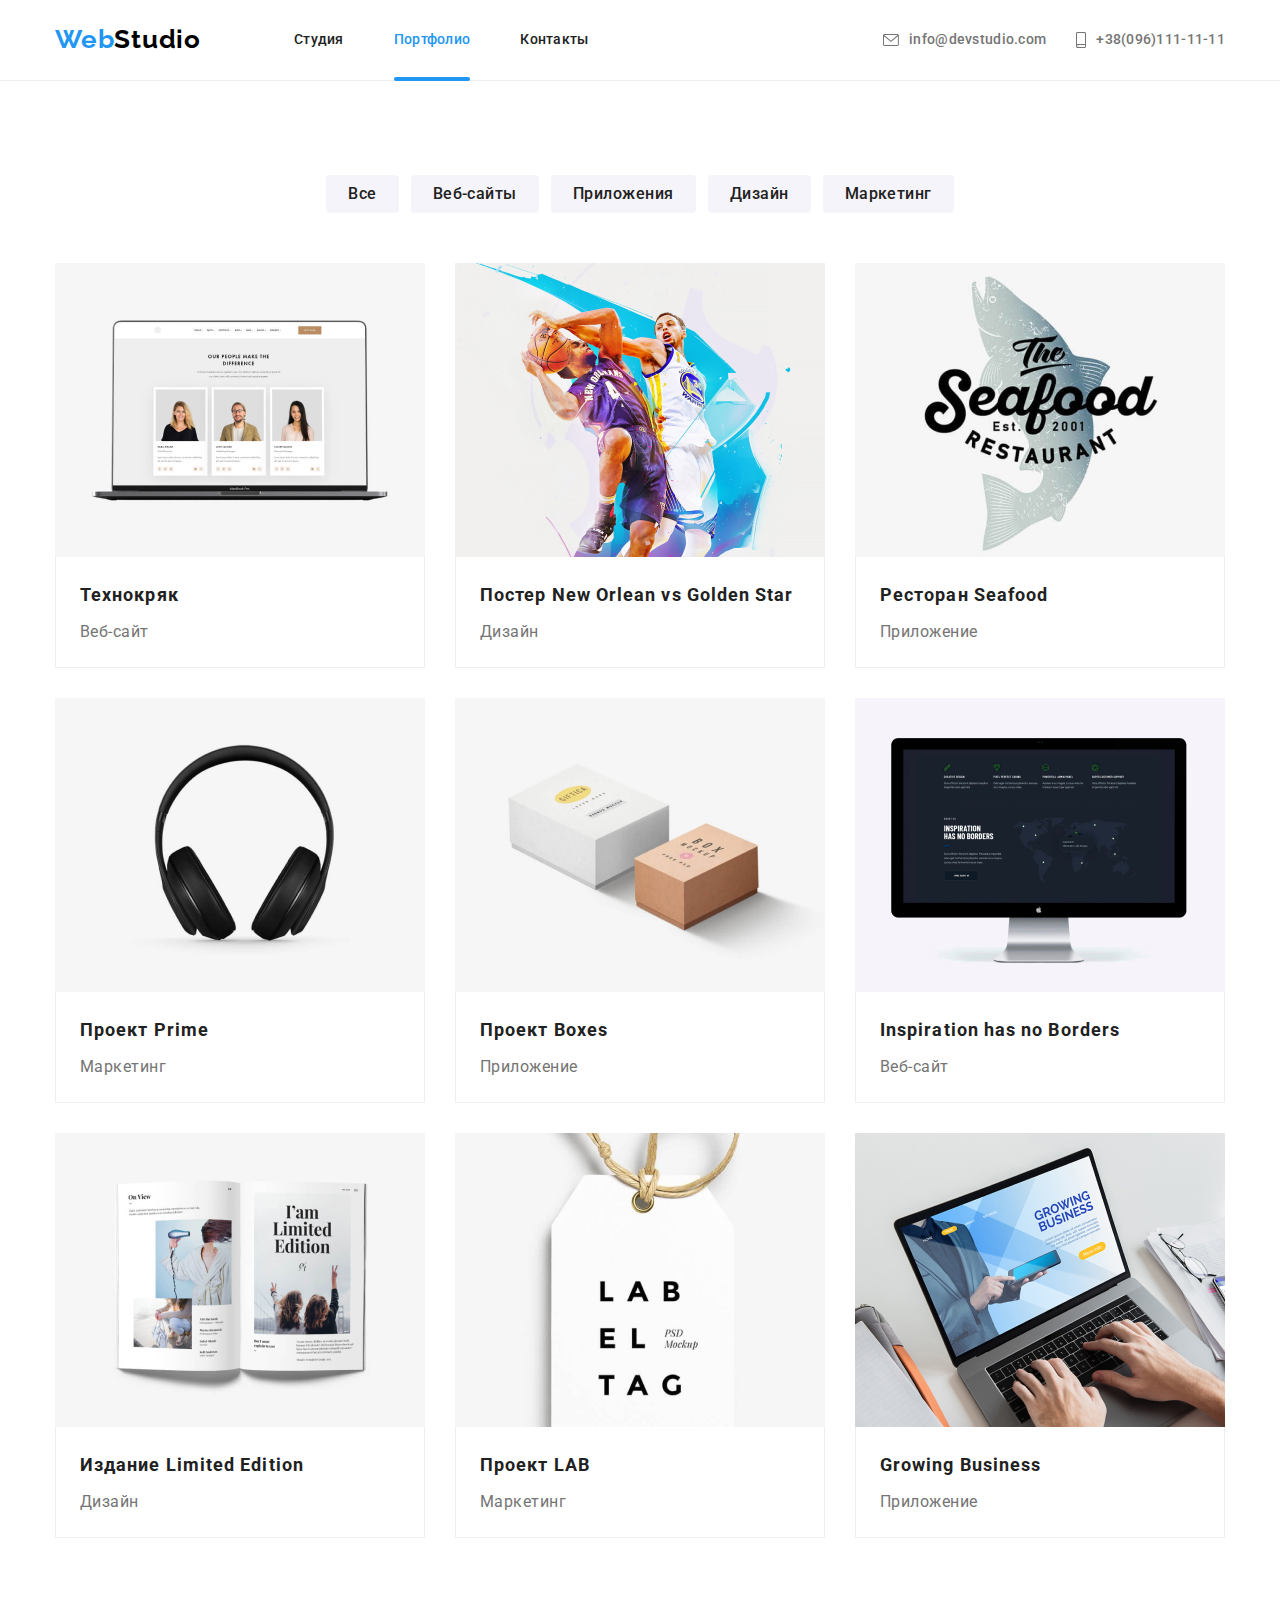
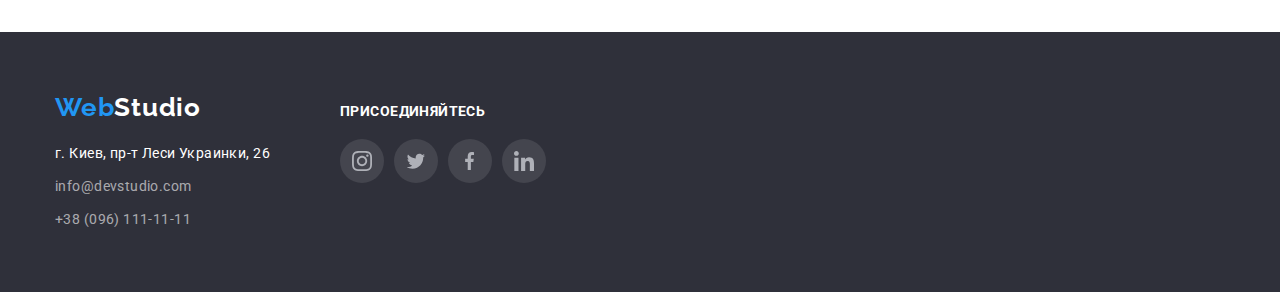
==== portfolio.html @ 2806448b "початок 6 роботи" ====
<!DOCTYPE html>
<html lang="ru">
  <head>
    <meta charset="UTF-8" />
    <meta name="viewport" content="width=device-width, initial-scale=1.0" />
    <title>Home_work</title>
    <link rel="stylesheet" href="./css/normalize.css" />
    <link rel="stylesheet" href="./css/styles.css" />
    <link
      rel="stylesheet"
      href="https://fonts.googleapis.com/css2?family=Raleway:wght@700&family=Roboto:wght@400;500;700;900&display=swap"
    />
  </head>
  <body>
    <header class="header">
      <div class="container header-flexbox">
        <nav class="header-menu">
          <a class="logo-header" href="./index.html">
            <span>Web</span>Studio
          </a>
          <ul class="navigation">
            <li class="navigation-item">
              <a class="navigation-link" href="./index.html">Студия</a>
            </li>
            <li class="navigation-item">
              <a class="navigation-link current" href="./portfolio.html"
                >Портфолио</a
              >
            </li>
            <li class="navigation-item">
              <a class="navigation-link" href="">Контакты</a>
            </li>
          </ul>
        </nav>
        <ul class="contacts">
          <li class="contacts-item">
            <a href="mailto:info@devstudio.com" class="contacts-link"
              ><svg class="contacts-icon" width="16" height="12">
                <use
                  href="./images/icons/symbol-defs.svg#icon-envelope"
                ></use></svg
              >info@devstudio.com</a
            >
          </li>
          <li class="contacts-item">
            <a href="tel:+380961111111" class="contacts-link"
              ><svg class="contacts-icon" width="10" height="16">
                <use
                  href="./images/icons/symbol-defs.svg#icon-smartphone"
                ></use></svg
              >+38(096)111-11-11</a
            >
          </li>
        </ul>
      </div>
    </header>
    <main>
      <div class="section">
        <div class="container">
          <ul class="portfolio-menu">
            <li class="portfolio-menu-item">
              <button type="button" class="portfolio-button">Все</button>
            </li>
            <li class="portfolio-menu-item">
              <button type="button" class="portfolio-button">Веб-сайты</button>
            </li>
            <li class="portfolio-menu-item">
              <button type="button" class="portfolio-button">Приложения</button>
            </li>
            <li class="portfolio-menu-item">
              <button type="button" class="portfolio-button">Дизайн</button>
            </li>
            <li class="portfolio-menu-item">
              <button type="button" class="portfolio-button">Маркетинг</button>
            </li>
          </ul>
          <ul class="portfolio">
            <li class="portfolio-item">
              <a href="" class="portfolio-link">
                <div class="overlay">
                  <img
                    class="portfolio-img"
                    src="./images/tehnokrjak.jpg"
                    width="370"
                    alt="Веб-сайт"
                  />
                  <p class="portfolio-sub-text">
                    Технокряк это современная площадка распространения
                    коронавируса. Компании используют эту платформу для
                    цифрового шпионажа и атак на защищённые сервера конкурентов.
                  </p>
                </div>
                <div class="portfolio-item-text">
                  <h3 class="portfolio-title">Технокряк</h3>
                  <p class="portfolio-text">Веб-сайт</p>
                </div>
              </a>
            </li>
            <li class="portfolio-item">
              <a href="" class="portfolio-link">
                <div class="overlay">
                  <img
                    class="portfolio-img"
                    src="./images/orleanvsstar.jpg"
                    width="370"
                    alt="Постер New Orlean vs Golden Star"
                  />
                  <p class="portfolio-sub-text">
                    Технокряк это современная площадка распространения
                    коронавируса. Компании используют эту платформу для
                    цифрового шпионажа и атак на защищённые сервера конкурентов.
                  </p>
                </div>
                <div class="portfolio-item-text">
                  <h3 class="portfolio-title">
                    Постер New Orlean vs Golden Star
                  </h3>
                  <p class="portfolio-text">Дизайн</p>
                </div></a
              >
            </li>
            <li class="portfolio-item">
              <a href="" class="portfolio-link">
                <div class="overlay">
                  <img
                    class="portfolio-img"
                    src="./images/seafood.jpg"
                    width="370"
                    alt="Ресторан Seafood"
                  />
                  <p class="portfolio-sub-text">
                    Технокряк это современная площадка распространения
                    коронавируса. Компании используют эту платформу для
                    цифрового шпионажа и атак на защищённые сервера конкурентов.
                  </p>
                </div>
                <div class="portfolio-item-text">
                  <h3 class="portfolio-title">Ресторан Seafood</h3>
                  <p class="portfolio-text">Приложение</p>
                </div></a
              >
            </li>
            <li class="portfolio-item">
              <a href="" class="portfolio-link">
                <div class="overlay">
                  <img
                    class="portfolio-img"
                    src="./images/prime.jpg"
                    width="370"
                    alt="Проект Prime"
                  />
                  <p class="portfolio-sub-text">
                    Технокряк это современная площадка распространения
                    коронавируса. Компании используют эту платформу для
                    цифрового шпионажа и атак на защищённые сервера конкурентов.
                  </p>
                </div>
                <div class="portfolio-item-text">
                  <h3 class="portfolio-title">Проект Prime</h3>
                  <p class="portfolio-text">Маркетинг</p>
                </div></a
              >
            </li>
            <li class="portfolio-item">
              <a href="" class="portfolio-link">
                <div class="overlay">
                  <img
                    class="portfolio-img"
                    src="./images/boxes.jpg"
                    width="370"
                    alt="Проект Boxes"
                  />
                  <p class="portfolio-sub-text">
                    Технокряк это современная площадка распространения
                    коронавируса. Компании используют эту платформу для
                    цифрового шпионажа и атак на защищённые сервера конкурентов.
                  </p>
                </div>
                <div class="portfolio-item-text">
                  <h3 class="portfolio-title">Проект Boxes</h3>
                  <p class="portfolio-text">Приложение</p>
                </div></a
              >
            </li>
            <li class="portfolio-item">
              <a href="" class="portfolio-link">
                <div class="overlay">
                  <img
                    class="portfolio-img"
                    src="./images/inspiration.jpg"
                    width="370"
                    alt="Inspiration has no Borders"
                  />
                  <p class="portfolio-sub-text">
                    Технокряк это современная площадка распространения
                    коронавируса. Компании используют эту платформу для
                    цифрового шпионажа и атак на защищённые сервера конкурентов.
                  </p>
                </div>
                <div class="portfolio-item-text">
                  <h3 class="portfolio-title">Inspiration has no Borders</h3>
                  <p class="portfolio-text">Веб-сайт</p>
                </div></a
              >
            </li>
            <li class="portfolio-item">
              <a href="" class="portfolio-link">
                <div class="overlay">
                  <img
                    class="portfolio-img"
                    src="./images/limited_edition.jpg"
                    width="370"
                    alt="Издание Limited Edition"
                  />
                  <p class="portfolio-sub-text">
                    Технокряк это современная площадка распространения
                    коронавируса. Компании используют эту платформу для
                    цифрового шпионажа и атак на защищённые сервера конкурентов.
                  </p>
                </div>
                <div class="portfolio-item-text">
                  <h3 class="portfolio-title">Издание Limited Edition</h3>
                  <p class="portfolio-text">Дизайн</p>
                </div></a
              >
            </li>
            <li class="portfolio-item">
              <a href="" class="portfolio-link">
                <div class="overlay">
                  <img
                    class="portfolio-img"
                    src="./images/lab.jpg"
                    width="370"
                    alt="Проект LAB"
                  />
                  <p class="portfolio-sub-text">
                    Технокряк это современная площадка распространения
                    коронавируса. Компании используют эту платформу для
                    цифрового шпионажа и атак на защищённые сервера конкурентов.
                  </p>
                </div>
                <div class="portfolio-item-text">
                  <h3 class="portfolio-title">Проект LAB</h3>
                  <p class="portfolio-text">Маркетинг</p>
                </div></a
              >
            </li>
            <li class="portfolio-item">
              <a href="" class="portfolio-link">
                <div class="overlay">
                  <img
                    class="portfolio-img"
                    src="./images/growing_business.jpg"
                    width="370"
                    alt="Growing Business"
                  />
                  <p class="portfolio-sub-text">
                    Технокряк это современная площадка распространения
                    коронавируса. Компании используют эту платформу для
                    цифрового шпионажа и атак на защищённые сервера конкурентов.
                  </p>
                </div>
                <div class="portfolio-item-text">
                  <h3 class="portfolio-title">Growing Business</h3>
                  <p class="portfolio-text">Приложение</p>
                </div></a
              >
            </li>
          </ul>
        </div>
      </div>
    </main>
    <footer class="footer">
      <div class="container footer-container">
        <div>
          <a class="logo-footer" href="./index.html">
            <span>Web</span>Studio
          </a>
          <address class="address">
            <span class="address-text">г. Киев, пр-т Леси Украинки, 26</span>
            <a href="mailto:info@devstudio.com" class="footer-contact"
              >info@devstudio.com</a
            >
            <a href="tel:+380961111111" class="footer-contact"
              >+38 (096) 111-11-11</a
            >
          </address>
        </div>
        <div class="footer-social">
          <p class="footer-social-title">присоединяйтесь</p>
          <ul class="social-list">
            <li class="social-item">
              <a href="https://www.instagram.com/" class="social-link"
                ><svg class="social-icon" width="20" height="20">
                  <use
                    href="./images/icons/symbol-defs.svg#icon-instagram"
                  ></use></svg
              ></a>
            </li>
            <li class="social-item">
              <a href="https://twitter.com/?lang=ru" class="social-link"
                ><svg class="social-icon" width="20" height="16.5">
                  <use
                    href="./images/icons/symbol-defs.svg#icon-twitter"
                  ></use></svg
              ></a>
            </li>
            <li class="social-item">
              <a href="https://www.facebook.com/" class="social-link"
                ><svg class="social-icon" width="10" height="20">
                  <use
                    href="./images/icons/symbol-defs.svg#icon-facebook"
                  ></use></svg
              ></a>
            </li>
            <li class="social-item">
              <a href="https://www.linkedin.com/" class="social-link"
                ><svg class="social-icon" width="20" height="20">
                  <use
                    href="./images/icons/symbol-defs.svg#icon-linkedin"
                  ></use></svg
              ></a>
            </li>
          </ul>
        </div>
      </div>
    </footer>
  </body>
</html>
---- css/styles.css ----
:root {
  --white: #fff;
  --active: #2196f3;
  --black-text: #212121;
  --gray-text: #757575;
  --gray-2: rgba(255, 255, 255, 0.6);
  --background: #2f303a;
  --background-2: #f5f4fa;
  --background-hero: #c4c4c4;
  --background-work: rgba(47, 48, 58, 0.8);
  --black: #000;
  --icon-color: #afb1b8;
  --portfolio-line: #ececec;
  --portfolio-item-border: #eeeeee;
  --portfolio-item-background: rgba(33, 150, 243, 0.9);
  --background-modal: rgba(0, 0, 0, 0.2);
}

img {
  display: block;
  max-width: 100%;
  height: auto;
}

body {
  font-family: 'Roboto', sans-serif;
}

.container {
  width: 1200px;
  padding: 0 15px;
  margin-right: auto;
  margin-left: auto;
}
/* Хедер початок */
.header-menu {
  display: flex;
  padding-top: 24px;
  padding-bottom: 25px;
}

.header {
  border-bottom: 1px solid var(--portfolio-line);
}

.navigation {
  display: flex;
  list-style: none;
  margin: 0;
  padding: 0;
  align-items: center;
}

.navigation-item:not(:last-child) {
  margin-right: 50px;
}

.contacts {
  display: flex;
  list-style: none;
  padding: 0;
  margin: 0;
}

.header-flexbox {
  display: flex;
  justify-content: space-between;
  align-items: center;
}

/* логотип ВебСтудіо */
.logo-header,
.logo-footer {
  font-family: 'Raleway', sans-serif;
  font-style: normal;
  font-weight: 700;
  font-size: 26px;
  line-height: 1.19;
  letter-spacing: 0.03em;
  text-decoration: none;
}
.logo-header {
  color: var(--black);
  margin-right: 93px;
}
.logo-footer {
  color: var(--white);
  margin-bottom: 20px;
  display: block;
}

/* меню навігації в хедері */

.navigation-link {
  display: block;
  font-style: normal;
  font-weight: 500;
  font-size: 14px;
  line-height: 1.14;
  letter-spacing: 0.02em;
  color: var(--black-text);
  text-decoration: none;
  padding-bottom: 7px;
  padding-top: 8px;
  transition-property: color;
  transition-duration: 250ms;
  transition-timing-function: cubic-bezier(0.4, 0, 0.2, 1);
}
.current {
  position: relative;
}
.current::after {
  content: '';
  width: 100%;
  height: 4px;
  border-radius: 2px;
  background-color: var(--active);
  position: absolute;
  bottom: -26px;
  left: 0;
}

.contacts-item:not(:last-child) {
  margin-right: 30px;
}
.contacts-icon {
  fill: currentColor;
  margin-right: 10px;
  transition-property: fill;
  transition-duration: 250ms;
  transition-timing-function: cubic-bezier(0.4, 0, 0.2, 1);
}
.contacts-link {
  display: flex;
  align-items: center;
  color: var(--gray-text);
  font-style: normal;
  font-weight: 500;
  font-size: 14px;
  line-height: 1.14;
  letter-spacing: 0.02em;
  text-decoration: none;
  transition-property: color;
  transition-duration: 250ms;
  transition-timing-function: cubic-bezier(0.4, 0, 0.2, 1);
}

.contacts-link:hover .contacts-icon,
.contacts-link:focus .contacts-icon {
  fill: var(--active);
}

/*  Хедер кінець */

/* футер початок */

.address {
  display: inline-block;
  color: var(--white);
  font-style: normal;
  font-weight: 400;
  font-size: 14px;
  line-height: 1.71;
  letter-spacing: 0.03em;
}
.address-text {
  display: block;
  margin-bottom: 9px;
}
/* тел і емеіл в футері */

.footer-contact {
  font-style: normal;
  font-weight: 400;
  font-size: 14px;
  line-height: 1.71;
  letter-spacing: 0.03em;
  color: var(--gray-2);
  text-decoration: none;
  display: block;
  transition-property: color;
  transition-duration: 250ms;
  transition-timing-function: cubic-bezier(0.4, 0, 0.2, 1);
}
.footer-contact:not(:last-child) {
  margin-bottom: 9px;
}
.footer {
  background-color: var(--background);
  padding: 60px 0;
}
.footer-container {
  display: flex;
  align-items: baseline;
}
.footer-social {
  margin-left: 70px;
}
.footer-social-title {
  font-style: normal;
  font-weight: 700;
  font-size: 14px;
  line-height: 1.14;
  letter-spacing: 0.03em;
  text-transform: uppercase;
  color: var(--white);
  margin: 0 0 20px;
}
.footer-social .social-link {
  background-color: rgba(255, 255, 255, 0.1);
  transition-property: background-color;
  transition-duration: 250ms;
  transition-timing-function: cubic-bezier(0.4, 0, 0.2, 1);
}

/* Футер кінець */

/* Основний контент плчаток */

.section {
  padding: 94px 0;
}

/* область "Эффективные решения для вашего бизнеса" */
.main-title {
  color: var(--white);
  font-style: normal;
  font-weight: 900;
  font-size: 44px;
  line-height: 1.36;
  text-align: center;
  letter-spacing: 0.06em;
  text-transform: uppercase;
  max-width: 696px;
  margin-right: auto;
  margin-left: auto;
  margin-top: 0;
  margin-bottom: 30px;
}

.title {
  background: linear-gradient(
      90deg,
      rgba(47, 48, 58, 0.4) 50%,
      rgba(47, 48, 58, 0.4) 100%
    ),
    url(../images/Background.jpg);
  padding: 200px 0;
  text-align: center;
  max-width: 1600px;
  margin-right: auto;
  margin-left: auto;
  background-color: var(--background-hero);
}
/* кнопка "заказать услуги" */
.title-button {
  background-color: var(--active);
  color: var(--white);
  font-style: normal;
  font-weight: 700;
  font-size: 16px;
  line-height: 1.875;
  padding: 10px 32px;
  letter-spacing: 0.06em;
  border: none;
}
/* Преимущества компании */
.benefits-section {
  padding-top: 94px;
}
.benefits-icon {
  background-color: var(--background-2);
  border-radius: 4px;
  width: 270px;
  height: 120px;
  margin-bottom: 30px;
  display: flex;
  align-items: center;
  justify-content: center;
}
.benefits-title {
  color: var(--black-text);
  font-style: normal;
  font-weight: 700;
  font-size: 14px;
  line-height: 1.14;
  letter-spacing: 0.03em;
  margin: 0 0 10px;
}
.benefits-text {
  color: var(--gray-text);
  font-style: normal;
  font-weight: 400;
  font-size: 14px;
  line-height: 1.71;
  letter-spacing: 0.03em;
  margin: 0;
}
.benefits {
  list-style: none;
  display: flex;
  margin: 0;
  padding: 0;
}
.benefits-item {
  width: calc((100% - 30px * 3) / 4);
}
.benefits-item:not(:last-child) {
  margin-right: 30px;
}
/* Чем занимается компания */
.work-list {
  list-style: none;
  display: flex;
  margin: 0;
  padding: 0;
}
.work-item {
  width: calc((100% - 30px * 2) / 3);
  position: relative;
}
.work-item:not(:last-child) {
  margin-right: 30px;
}
.work-item-title {
  font-style: normal;
  font-weight: 700;
  font-size: 14px;
  line-height: 1.14;
  text-align: center;
  letter-spacing: 0.03em;
  text-transform: uppercase;
  color: var(--white);
  display: block;
  background-color: var(--background-work);
  padding: 27px 82px;
  margin: 0;
  position: absolute;
  bottom: 0;
  /* right: 0; */
  left: 0;
  width: 100%;
}
.section-article {
  color: var(--black-text);
  font-style: normal;
  font-weight: 700;
  font-size: 36px;
  line-height: 1.17;
  text-align: center;
  letter-spacing: 0.03em;
  margin: 0 0 50px;
}
/* Команда */
.team-title {
  color: var(--black-text);
  font-style: normal;
  font-weight: 500;
  font-size: 16px;
  line-height: 1.19;
  text-align: center;
  letter-spacing: 0.03em;
  margin: 0 0 10px;
}
.team-text {
  color: var(--gray-text);
  font-style: normal;
  font-weight: 400;
  font-size: 16px;
  line-height: 1.19;
  text-align: center;
  letter-spacing: 0.03em;
  margin: 0 0 16px;
}

.team {
  background-color: var(--background-2);
}
.team-list {
  list-style: none;
  display: flex;
  margin: 0;
  padding: 0;
}

.team-content {
  padding: 30px 32px;
}

.team-item {
  width: calc((100% - 30px * 3) / 4);
  background-color: var(--white);
  box-shadow: 0px 1px 3px rgba(0, 0, 0, 0.12), 0px 1px 1px rgba(0, 0, 0, 0.14),
    0px 2px 1px rgba(0, 0, 0, 0.2);
  border-radius: 0px 0px 4px 4px;
}
.team-item:not(:last-child) {
  margin-right: 30px;
}

/* Клієнти */
.clients-title {
  font-style: normal;
  font-weight: 700;
  font-size: 36px;
  line-height: 1.17;
  text-align: center;
  letter-spacing: 0.03em;
  color: var(--black-text);
  margin: 0 0 50px;
}
.clients-list {
  list-style: none;
  display: flex;
  padding: 0;
  margin: 0;
}
.clients-item:not(:last-child) {
  margin-right: 30px;
}
.clients-item {
  width: calc((100% - 30px * 5) / 6);
}
.clients-link {
  display: flex;
  justify-content: center;
  align-items: center;
  height: 90px;
  border: 1px solid var(--icon-color);
  border-radius: 4px;
  transition-property: border;
  transition-duration: 250ms;
  transition-timing-function: cubic-bezier(0.4, 0, 0.2, 1);
}
.clients-icon {
  fill: var(--icon-color);
  transition-property: fill;
  transition-duration: 250ms;
  transition-timing-function: cubic-bezier(0.4, 0, 0.2, 1);
}
.clients-link:hover,
.clients-link:focus {
  border: 1px solid var(--active);
}

.clients-link:hover .clients-icon,
.clients-link:focus .clients-icon {
  fill: var(--active);
}

/* ПОРТФОЛІО */

/* кнопки фільтрів в портфоліо */
.portfolio-menu {
  list-style: none;
  padding: 0;
  margin: 0 0 50px;
  text-align: center;
}
.portfolio-menu-item {
  display: inline-block;
}
.portfolio-menu-item:not(:last-child) {
  margin-right: 8px;
}
.portfolio-button {
  color: var(--black-text);
  background-color: var(--background-2);
  font-style: normal;
  font-weight: 500;
  font-size: 16px;
  line-height: 1.62;
  text-align: center;
  letter-spacing: 0.03em;
  border: none;
  border-radius: 4px;
  padding: 6px 22px;

  transition-property: color, background-color, box-shadow;
  transition-duration: 250ms;
  transition-timing-function: cubic-bezier(0.4, 0, 0.2, 1);
}
.portfolio-button:hover,
.portfolio-button:focus {
  color: var(--white);
  background-color: var(--active);
  box-shadow: 0px 3px 1px rgba(0, 0, 0, 0.1), 0px 1px 2px rgba(0, 0, 0, 0.08),
    0px 2px 2px rgba(0, 0, 0, 0.12);
}
/* головний контент портфоліо */
.portfolio {
  list-style: none;
  display: flex;
  flex-wrap: wrap;
  padding: 0;
  margin: 0;
}

.portfolio-title {
  color: var(--black-text);
  font-style: normal;
  font-weight: 700;
  font-size: 18px;
  line-height: 2;
  letter-spacing: 0.06em;
  text-decoration: none;
  margin-bottom: 4px;
  margin-top: 0;
}
.portfolio-text {
  color: var(--gray-text);
  font-style: normal;
  font-weight: 400;
  font-size: 16px;
  line-height: 1.87;
  letter-spacing: 0.03em;
  margin: 0;
}

.portfolio-item-text {
  padding: 20px 24px 20px 24px;
  border-right: 1px solid var(--portfolio-item-border);
  border-bottom: 1px solid var(--portfolio-item-border);
  border-left: 1px solid var(--portfolio-item-border);
}

.portfolio-item {
  margin-right: 30px;
  margin-bottom: 30px;
  width: calc((100% - 30px * 2) / 3);
}
.portfolio-item:nth-child(3n) {
  margin-right: 0;
}
.portfolio-item:nth-child(n + 7) {
  margin-bottom: 0;
}

.portfolio-link {
  text-decoration: none;
  display: block;
  transition-property: box-shadow;
  transition-duration: 250ms;
  transition-timing-function: cubic-bezier(0.4, 0, 0.2, 1);
}

.portfolio-link:hover,
.portfolio-link:focus {
  box-shadow: 0px 1px 1px rgba(0, 0, 0, 0.12), 0px 4px 4px rgba(0, 0, 0, 0.06),
    1px 4px 6px rgba(0, 0, 0, 0.16);
}

.overlay {
  position: relative;
  overflow: hidden;
}

.portfolio-sub-text {
  position: absolute;
  top: 0;
  font-style: normal;
  font-weight: 400;
  font-size: 18px;
  line-height: 1.55;
  letter-spacing: 0.03em;
  color: var(--white);
  background-color: var(--portfolio-item-background);
  padding: 63px 24px;
  margin: 0;
  transform: translateY(100%);
  transition: transform 250ms cubic-bezier(0.4, 0, 0.2, 1);
  height: 100%;
}
.portfolio-link:hover .portfolio-sub-text,
.portfolio-link:focus .portfolio-sub-text {
  transform: translateY(0%);
}

.logo-footer > span,
.logo-header > span,
.footer-contact:hover,
.footer-contact:focus,
.navigation-link:hover,
.navigation-link:focus,
.current,
.contacts-link:hover,
.contacts-link:focus {
  color: var(--active);
}

/* Іконки */
/* іконки соціальних мереж */
.social-list {
  display: flex;
  justify-content: center;
  padding: 0;
  margin: 0;
  list-style: none;
}
.social-item {
  padding: 0;
  margin: 0;
}
.social-item:not(:last-child) {
  margin-right: 10px;
}
.social-link {
  display: flex;
  justify-content: center;
  align-items: center;
  padding: 0;
  margin: 0;
  width: 44px;
  height: 44px;
  border-radius: 50%;
  background-color: var(--white);
  transition-property: background-color;
  transition-duration: 250ms;
  transition-timing-function: cubic-bezier(0.4, 0, 0.2, 1);
}
.social-icon {
  fill: var(--icon-color);
  transition-property: fill;
  transition-duration: 250ms;
  transition-timing-function: cubic-bezier(0.4, 0, 0.2, 1);
}
.social-link:hover,
.social-link:focus {
  background-color: var(--active);
}
.social-link:hover .social-icon,
.social-link:focus .social-icon {
  fill: var(--white);
}

/* Модальне вікно */

.backdrop {
  position: fixed;
  background-color: var(--background-modal);
  top: 0;
  left: 0;
  width: 100%;
  height: 100%;
  transition: opacity 250ms cubic-bezier(0.4, 0, 0.2, 1);
}

.modal {
  position: absolute;
  top: 50%;
  left: 50%;
  transform: translate(-50%, -50%) scale(1);
  width: 100%;
  max-width: 528px;
  height: 100%;
  max-height: 581px;
  box-shadow: 0px 1px 3px rgba(0, 0, 0, 0.12), 0px 1px 1px rgba(0, 0, 0, 0.14),
    0px 2px 1px rgba(0, 0, 0, 0.2);
  border-radius: 4px;
  background-color: var(--white);
  transition: transform 250ms cubic-bezier(0.4, 0, 0.2, 1);
}

.modal-close-button {
  padding: 0;
  border: none;
  position: absolute;
  top: 8px;
  right: 8px;
  background-color: var(--white);
}

.backdrop.is-hidden {
  opacity: 0;
  pointer-events: none;
}

.backdrop.is-hidden .modal {
  transform: translate(-50%, -50%) scale(2);
}
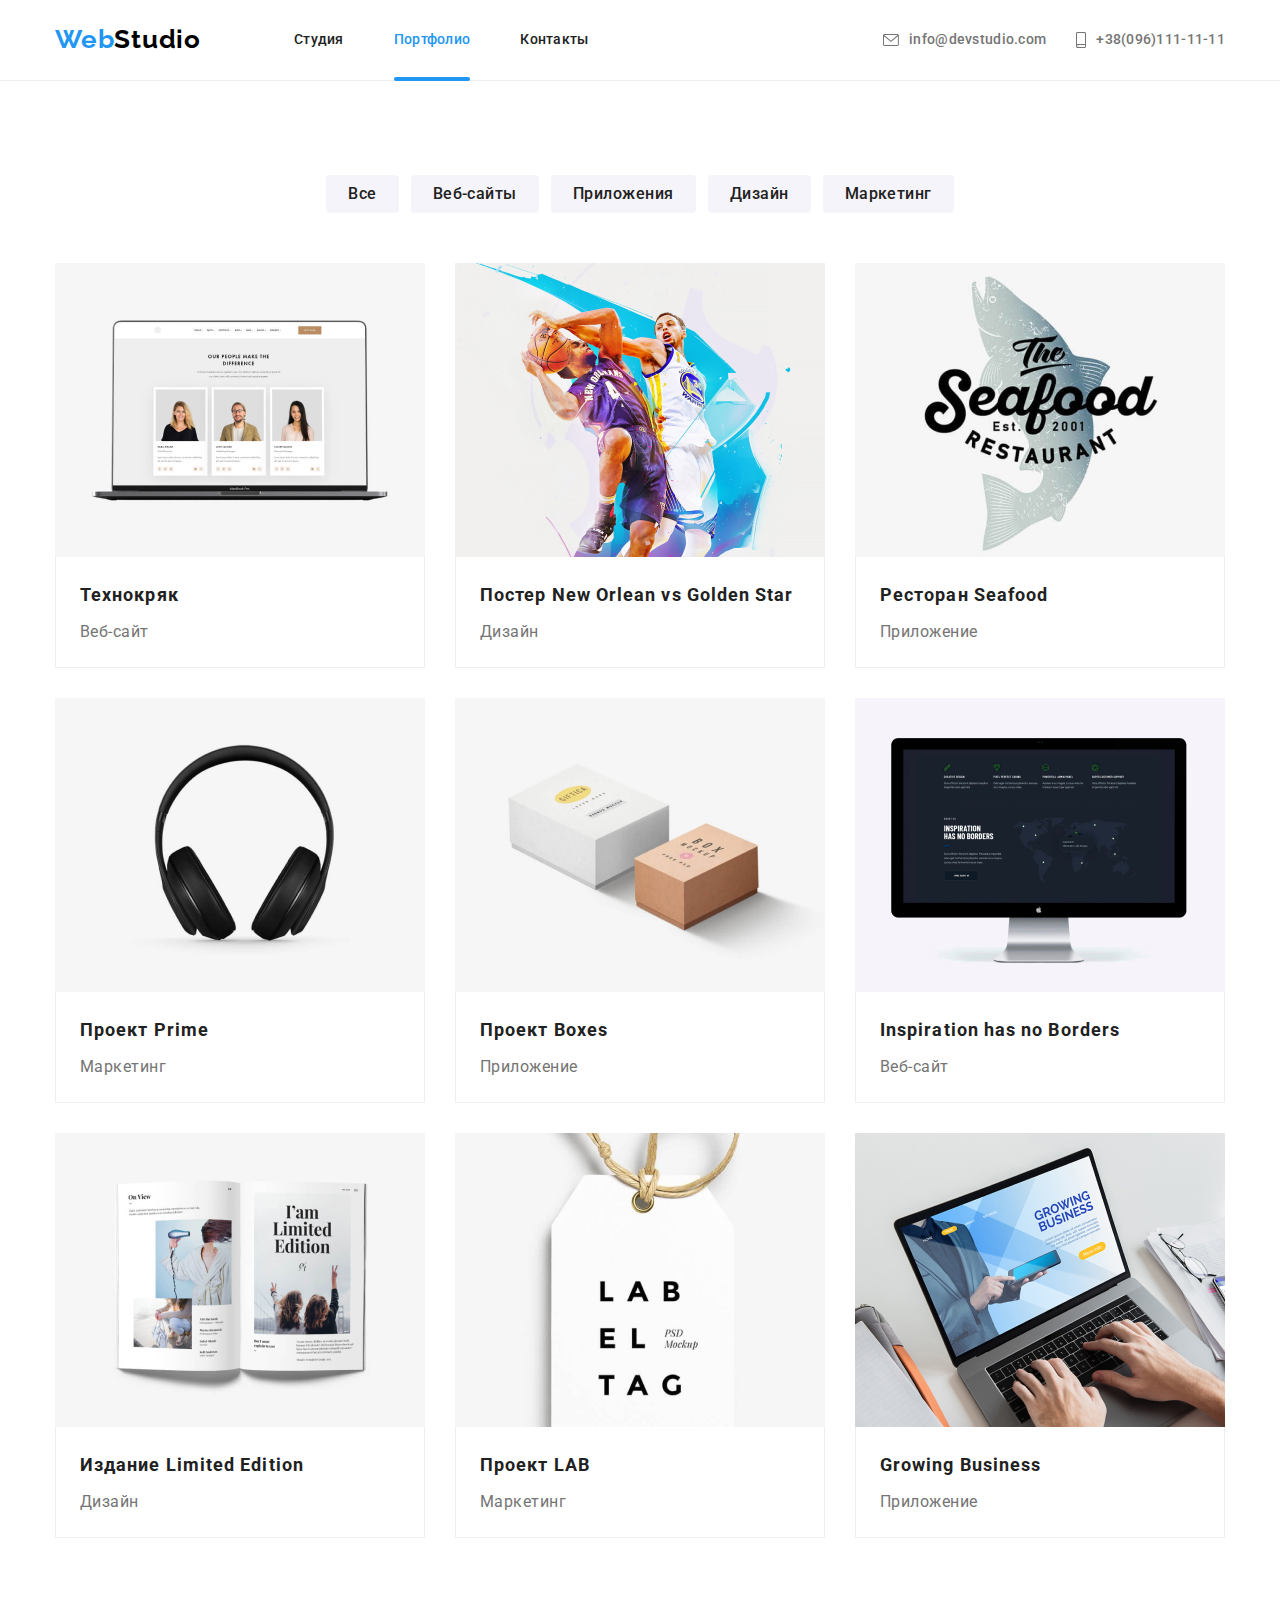
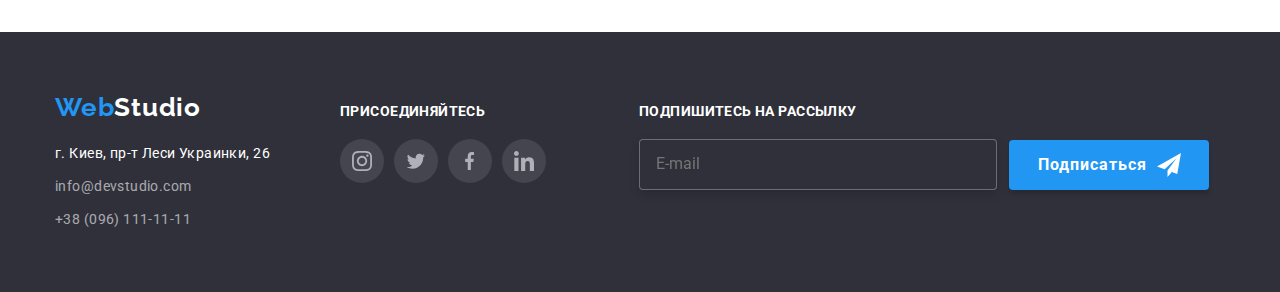
==== commit 8a855801: "дз 6" ====
--- a/portfolio.html
+++ b/portfolio.html
@@ -323,6 +323,34 @@
             </li>
           </ul>
         </div>
+        <form action="" class="subscribe-form">
+          <div>
+            <label for="mail" class="subscribe-form-text"
+              >Подпишитесь на рассылку</label
+            >
+            <input
+              type="email"
+              class="subscribe-input"
+              name="mail"
+              id="mail"
+              placeholder="E-mail"
+            />
+          </div>
+          <button class="subscribe-button">
+            <span class="subscribe-button-text">Подписаться</span>
+            <svg
+              width="24"
+              height="24"
+              fill="none"
+              xmlns="http://www.w3.org/2000/svg"
+            >
+              <path
+                d="M24 0L0 13.5l7.67 2.84L19.5 5.25l-8.998 12.14.007.002-.009-.002V24l4.301-5.018L20.251 21 24 0z"
+                fill="#fff"
+              />
+            </svg>
+          </button>
+        </form>
       </div>
     </footer>
   </body>
--- a/css/styles.css
+++ b/css/styles.css
@@ -14,6 +14,7 @@
   --portfolio-item-border: #eeeeee;
   --portfolio-item-background: rgba(33, 150, 243, 0.9);
   --background-modal: rgba(0, 0, 0, 0.2);
+  --placeholder-text: rgba(117, 117, 117, 0.5);
 }
 
 img {
@@ -195,6 +196,7 @@
 }
 .footer-social {
   margin-left: 70px;
+  margin-right: 93px;
 }
 .footer-social-title {
   font-style: normal;
@@ -213,9 +215,56 @@
   transition-timing-function: cubic-bezier(0.4, 0, 0.2, 1);
 }
 
+.subscribe-form {
+  display: flex;
+  align-items: flex-end;
+}
+
+.subscribe-form-text {
+  font-style: normal;
+  font-weight: 700;
+  font-size: 14px;
+  line-height: 1.14;
+  letter-spacing: 0.03em;
+  text-transform: uppercase;
+  color: var(--white);
+  margin-bottom: 20px;
+  display: block;
+}
+
+.subscribe-input {
+  border: 1px solid rgba(255, 255, 255, 0.3);
+  filter: drop-shadow(0px 4px 4px rgba(0, 0, 0, 0.15));
+  border-radius: 4px;
+  background-color: var(--background);
+  margin-right: 12px;
+  padding: 15px 16px;
+  width: 358px;
+}
+
+.subscribe-button {
+  padding: 10px 28px 10px 29px;
+  background: var(--active);
+  box-shadow: 0px 4px 4px rgba(0, 0, 0, 0.15);
+  border-radius: 4px;
+  font-style: normal;
+  font-weight: 700;
+  font-size: 16px;
+  line-height: 1.875;
+  letter-spacing: 0.06em;
+  color: var(--white);
+  display: flex;
+  align-items: center;
+  border: none;
+}
+
+.subscribe-button-text {
+  margin-right: 10px;
+}
+
 /* Футер кінець */
 
-/* Основний контент плчаток */
+/* Основний контент початок */
 
 .section {
   padding: 94px 0;
@@ -659,6 +708,7 @@
   border-radius: 4px;
   background-color: var(--white);
   transition: transform 250ms cubic-bezier(0.4, 0, 0.2, 1);
+  padding: 40px;
 }
 
 .modal-close-button {
@@ -668,6 +718,166 @@
   top: 8px;
   right: 8px;
   background-color: var(--white);
+  width: 30px;
+  height: 30px;
+  border: 1px solid rgba(0, 0, 0, 0.1);
+  border-radius: 50%;
+}
+
+.modal-close-button-icon {
+  position: absolute;
+  top: 50%;
+  left: 50%;
+  transform: translate(-50%, -50%);
+  fill: var(--black);
+  transition: fill 250ms cubic-bezier(0.4, 0, 0.2, 1);
+}
+
+.modal-close-button:hover .modal-close-button-icon,
+.modal-close-button:focus .modal-close-button-icon {
+  fill: var(--active);
+}
+
+.modal-form {
+  text-align: center;
+}
+
+.modal-form :hover {
+  cursor: pointer;
+}
+
+.modal-form-text {
+  display: block;
+  font-style: normal;
+  font-weight: 700;
+  font-size: 20px;
+  line-height: 1.15;
+  text-align: center;
+  letter-spacing: 0.03em;
+  color: var(--black-text);
+  margin-bottom: 30px;
+}
+
+.modal-form-label {
+  position: absolute;
+  font-style: normal;
+  font-weight: 400;
+  font-size: 12px;
+  line-height: 1.16;
+  letter-spacing: 0.01em;
+  color: var(--gray-text);
+  top: -18px;
+}
+
+.modal-form-input {
+  border: 1px solid rgba(33, 33, 33, 0.2);
+  border-radius: 4px;
+  width: 100%;
+  height: 40px;
+  padding-left: 42px;
+  transition: border 250ms cubic-bezier(0.4, 0, 0.2, 1);
+}
+
+.modal-form-input:focus,
+.form-comment:focus {
+  border: 1px solid var(--active);
+}
+
+.modal-form-input:focus + .modal-form-icon {
+  fill: var(--active);
+}
+
+.modal-form-field {
+  position: relative;
+  margin-bottom: 28px;
+}
+
+.comment {
+  position: relative;
+  margin-bottom: 20px;
+}
+
+.form-comment {
+  resize: none;
+  border: 1px solid rgba(33, 33, 33, 0.2);
+  box-sizing: border-box;
+  border-radius: 4px;
+  width: 100%;
+  padding: 12px 16px;
+  transition: border 250ms cubic-bezier(0.4, 0, 0.2, 1);
+}
+
+.form-comment::placeholder {
+  font-style: normal;
+  font-weight: 400;
+  font-size: 14px;
+  line-height: 1.14;
+  letter-spacing: 0.01em;
+  color: var(--placeholder-text);
+}
+
+.modal-form-icon {
+  position: absolute;
+  top: 50%;
+  transform: translateY(-50%);
+  transition: fill 250ms cubic-bezier(0.4, 0, 0.2, 1);
+}
+.name {
+  left: 15px;
+}
+.phone {
+  left: 14.27px;
+}
+.letter {
+  left: 13.5px;
+}
+
+.agreement-text {
+  display: flex;
+  align-items: center;
+  font-style: normal;
+  font-weight: 400;
+  font-size: 14px;
+  line-height: 1.71;
+  color: var(--gray-text);
+  letter-spacing: 0.03em;
+}
+
+.agreement-field {
+  margin-bottom: 30px;
+}
+
+.agreement {
+  -webkit-appearance: none;
+  -moz-appearance: none;
+  appearance: none;
+  position: absolute;
+}
+
+.agreement-icon {
+  border: 2px solid var(--black-text);
+  border-radius: 2px;
+  margin-right: 7px;
+}
+
+.agreement:checked + .agreement-icon {
+  fill: var(--active);
+  border: none;
+}
+
+.submit {
+  background: var(--active);
+  box-shadow: 0px 4px 4px rgba(0, 0, 0, 0.15);
+  border-radius: 4px;
+  font-style: normal;
+  font-weight: bold;
+  font-size: 16px;
+  line-height: 1.875;
+  letter-spacing: 0.06em;
+  color: var(--white);
+  height: 50px;
+  width: 200px;
+  border: none;
 }
 
 .backdrop.is-hidden {
